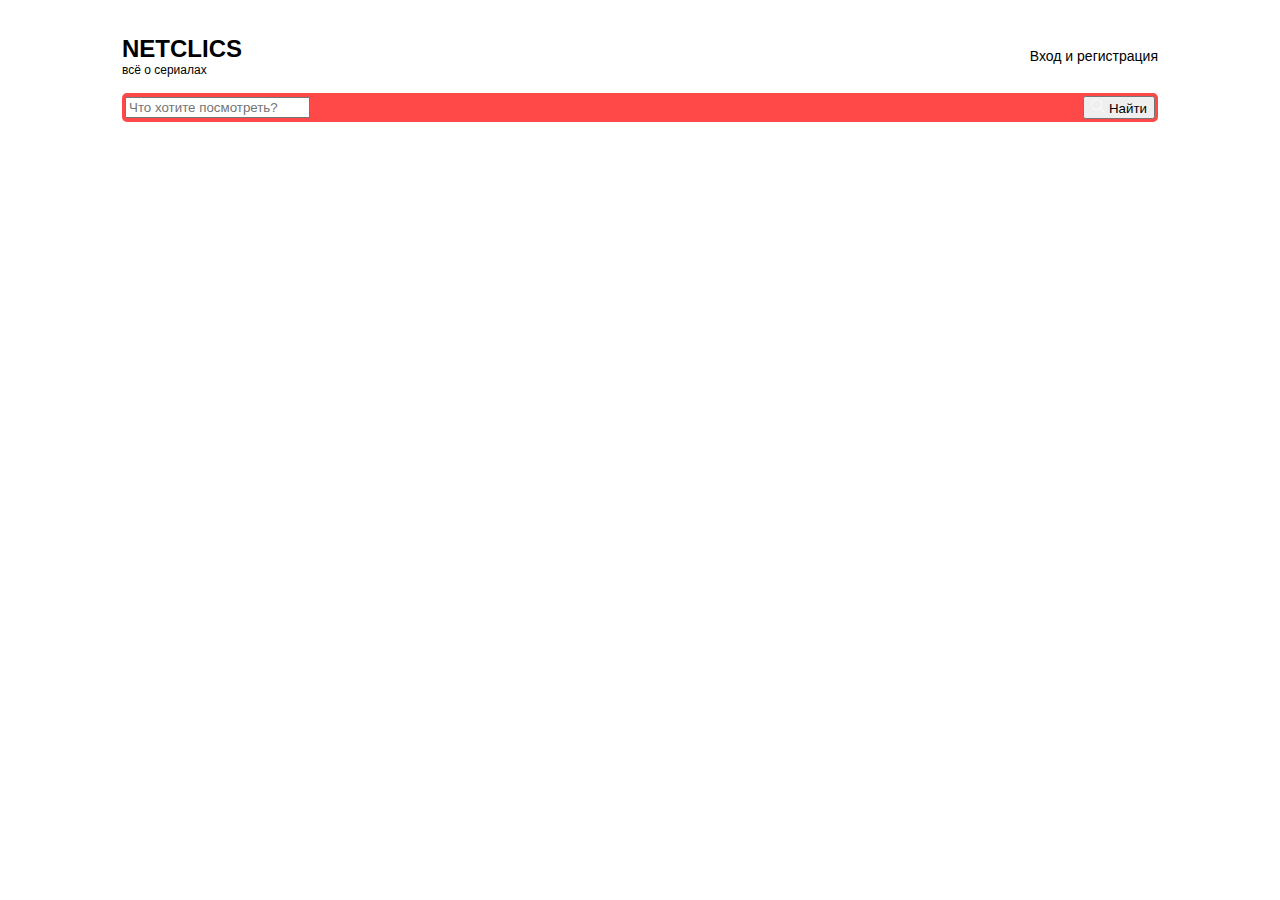
==== index.html @ 53ed8db1 "chore: init project (15% progress)" ====
<!DOCTYPE html>
<html lang="ru">
  <head>
    <meta charset="UTF-8" />
    <meta name="viewport" content="width=device-width, initial-scale=1.0" />
    <title>Netklics</title>
    <link rel="stylesheet" href="./style.css" />
  </head>
  <body>
    <header class="header">
      <div class="container">
        <div class="header-box">
          <div class="header-logo">
            <h1>NETCLICS</h1>
            <p>всё о сериалах</p>
          </div>

          <div class="header-controls">
            <a href="#">Вход и регистрация</a>
          </div>

          <div class="header-controls--mobile">
            <img src="./images/burger.svg" alt="burger" />
          </div>
        </div>
      </div>
    </header>

    <main>
      <section class="search">
        <div class="container">

          <div class="search-box">
            <input type="text" placeholder="Что хотите посмотреть?" />
            <button>
                <img src="./images/search.svg" alt="search" />
              <span>Найти</span>
            </button>
          </div>

        </div>
      </section>

      <section class="content">
        <div class="container"></div>
      </section>
    </main>
  </body>
</html>
---- style.css ----
* {
    box-sizing: border-box;
}

body {
    margin: 0;
    padding: 0;
}

.container {
    max-width: 1084px;
    padding-left: 24px;
    padding-right: 24px;
    margin: 0 auto;
}

.header {
    margin-top: 34px;
    margin-bottom: 15px;
}

.header-box {
    display: flex;
    justify-content: space-between;
    align-items: center;
}

.header-logo h1 {
    margin: 0;
    font-family: Inter, sans-serif;
    font-size: 24px;
    font-weight: 700;
    line-height: 29px;

}

.header-logo p {
    margin: 0;
    font-family: Inter, sans-serif;
    font-size: 12px;
    font-weight: 300;
    line-height: 15px;
  }

.header-controls a {
    color: rgb(0, 0, 0);
    font-family: Inter, sans-serif;
    font-size: 14px;
    font-weight: 400;
    line-height: 17px;
    text-decoration: none;
}

.header-controls a:hover {
    color: rgb(255, 73, 73);
}

.header-controls--mobile {
    display: none;
    align-self: flex-start;
}

.search-box {
    border-radius: 5px;
    background: rgb(255, 73, 73);
    display: flex;
    justify-content: space-between;
    align-items: center;
    padding: 3px;
}

@media (max-width: 768px) {
    .header-controls a {
            display: none;
        }
    .header-controls--mobile {
            display: block;
        }
}
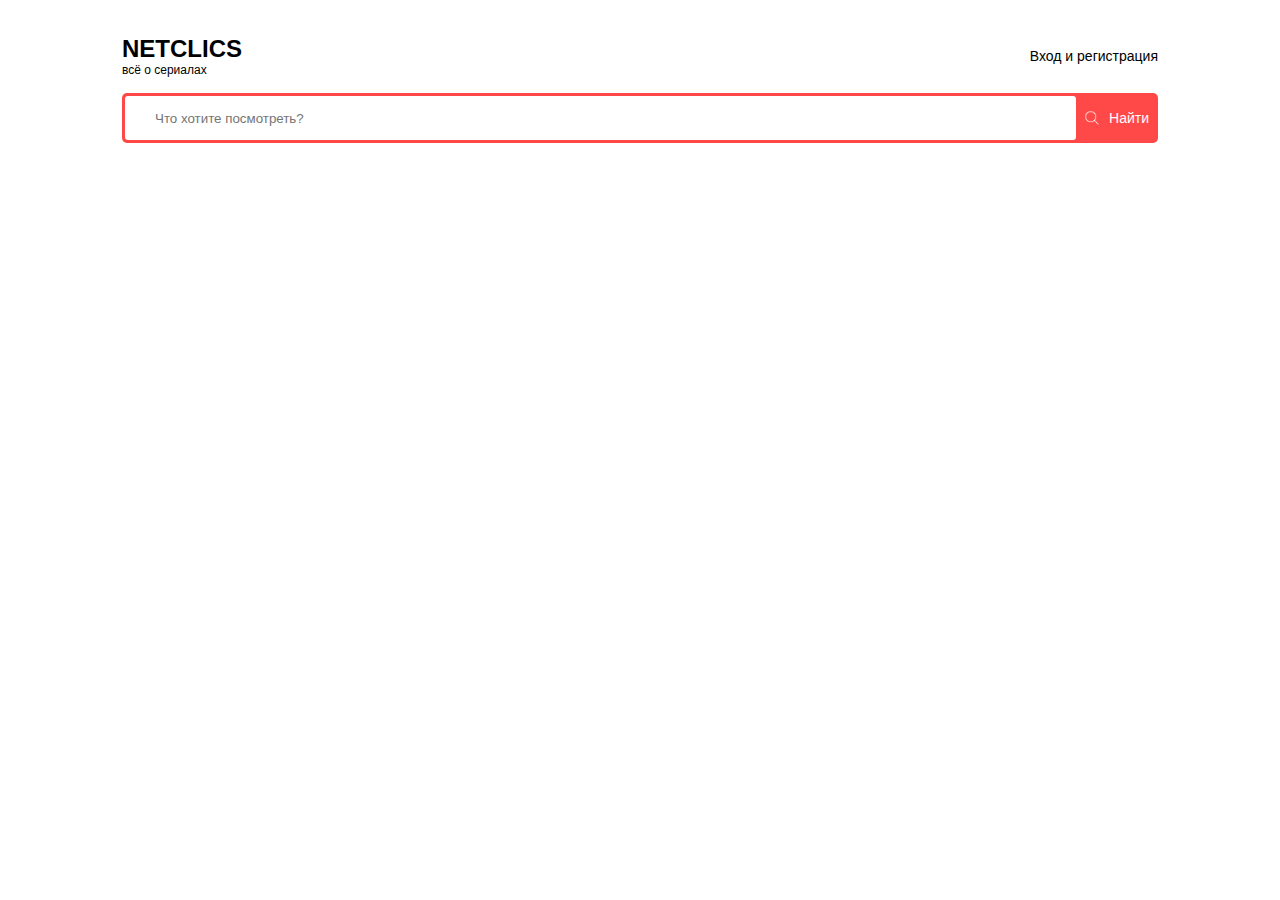
==== commit 89c41cd3: "made the site header" ====
--- a/index.html
+++ b/index.html
@@ -29,15 +29,13 @@
     <main>
       <section class="search">
         <div class="container">
-
           <div class="search-box">
             <input type="text" placeholder="Что хотите посмотреть?" />
             <button>
-                <img src="./images/search.svg" alt="search" />
+              <img src="./images/search.svg" alt="search" />
               <span>Найти</span>
             </button>
           </div>
-
         </div>
       </section>
 
--- a/style.css
+++ b/style.css
@@ -67,6 +67,34 @@
     justify-content: space-between;
     align-items: center;
     padding: 3px;
+    gap: 3px;
+    height: 50px;
+}
+
+.search-box input {
+    flex-grow: 1;
+    height: 100%;
+    border: none;
+    outline: none;
+    border-radius: 3px;
+    background: rgb(255, 255, 255);
+    padding: 0 30px;
+    min-width: 50%;
+}
+
+.search-box button {
+    background: rgb(255, 73, 73);
+    height: 100%;
+    display: flex;
+    align-items: center;
+    gap: 10px;
+    border: none;
+    color: rgb(255, 255, 255);
+    font-family: Inter, sans-serif;
+    font-size: 14px;
+    font-weight: 400;
+    line-height: 17px;
+    cursor: pointer;
 }
 
 @media (max-width: 768px) {
@@ -76,6 +104,8 @@
     .header-controls--mobile {
             display: block;
         }
-}
 
-
+    .search-box input {
+        padding: 0 15px;
+    }
+}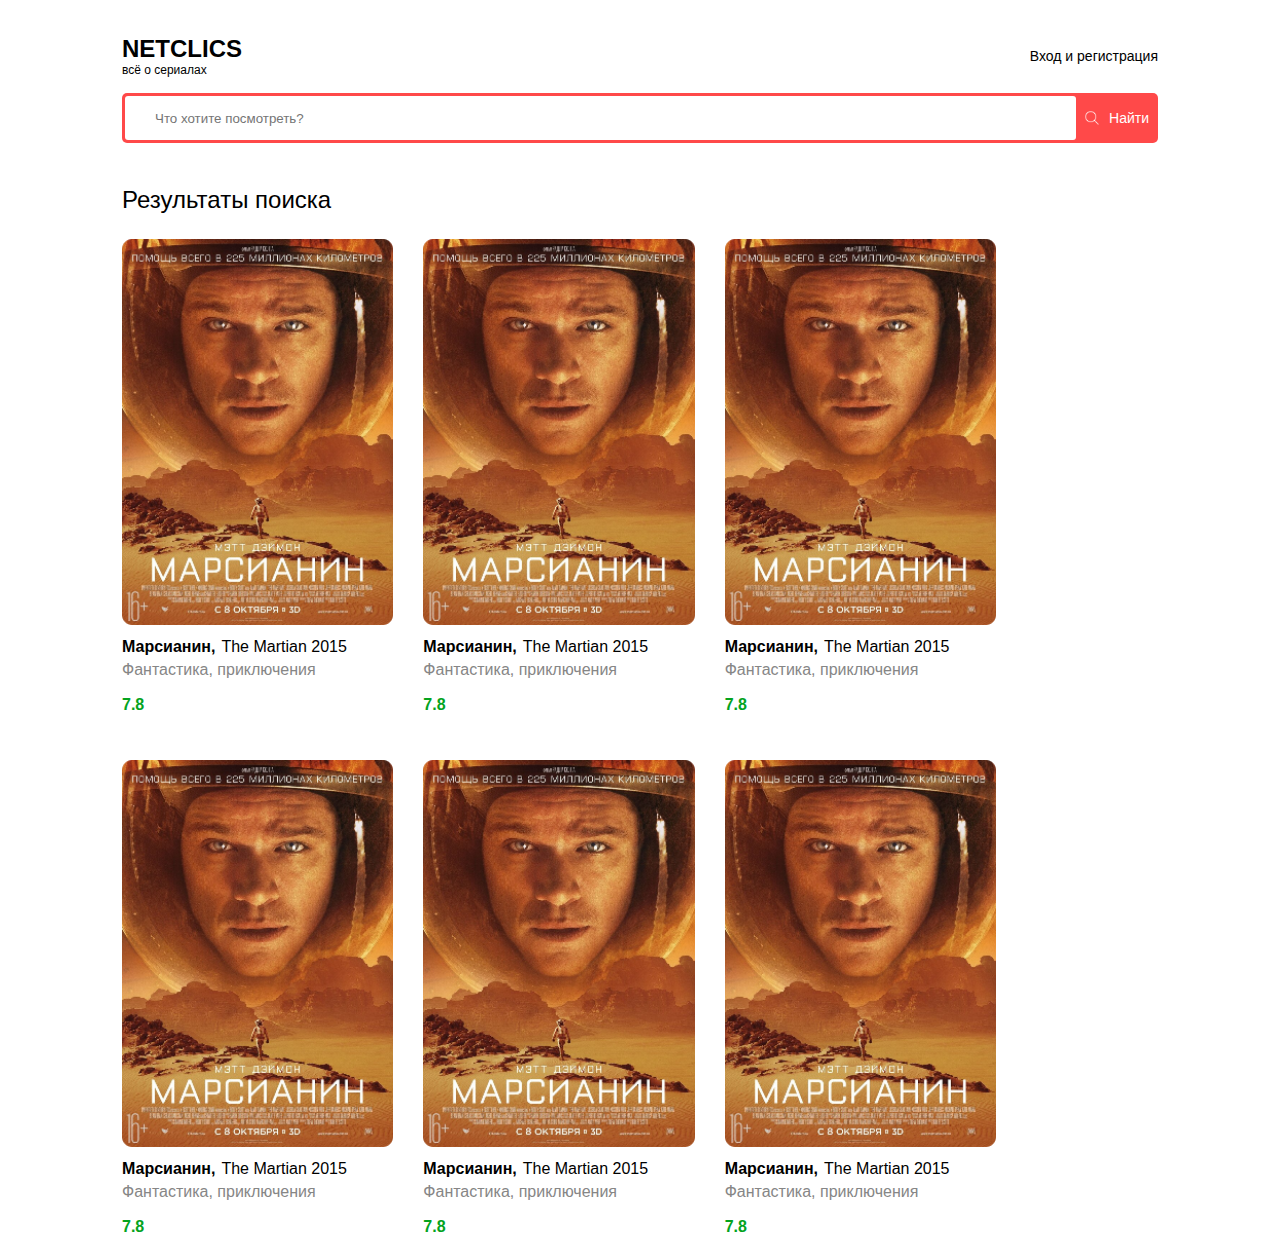
==== commit 95ae00d8: "Added movie cards and improved page styles" ====
--- a/index.html
+++ b/index.html
@@ -40,7 +40,103 @@
       </section>
 
       <section class="content">
-        <div class="container"></div>
+        <div class="container">
+          <div class="content-box">
+            <div class="content-main">
+              <h2 class="content-main__title">Результаты поиска</h2>
+
+              <div class="content-cards">
+                <div class="content-cards__item">
+                  <div class="content-cards__item--img">
+                    <img src="./images/film.png" alt="film" />
+                  </div>
+
+                  <div class="content-cards__item--title">
+                    <h5>Марсианин,</h5>
+                    <span>The Martian 2015</span>
+                  </div>
+                  <p class="content-cards__item--desription">
+                    Фантастика, приключения
+                  </p>
+                  <p class="content-cards__item--rating">7.8</p>
+                </div>
+                <div class="content-cards__item">
+                  <div class="content-cards__item--img">
+                    <img src="./images/film.png" alt="film" />
+                  </div>
+
+                  <div class="content-cards__item--title">
+                    <h5>Марсианин,</h5>
+                    <span>The Martian 2015</span>
+                  </div>
+                  <p class="content-cards__item--desription">
+                    Фантастика, приключения
+                  </p>
+                  <p class="content-cards__item--rating">7.8</p>
+                </div>
+                <div class="content-cards__item">
+                  <div class="content-cards__item--img">
+                    <img src="./images/film.png" alt="film" />
+                  </div>
+
+                  <div class="content-cards__item--title">
+                    <h5>Марсианин,</h5>
+                    <span>The Martian 2015</span>
+                  </div>
+                  <p class="content-cards__item--desription">
+                    Фантастика, приключения
+                  </p>
+                  <p class="content-cards__item--rating">7.8</p>
+                </div>
+                <div class="content-cards__item">
+                  <div class="content-cards__item--img">
+                    <img src="./images/film.png" alt="film" />
+                  </div>
+
+                  <div class="content-cards__item--title">
+                    <h5>Марсианин,</h5>
+                    <span>The Martian 2015</span>
+                  </div>
+                  <p class="content-cards__item--desription">
+                    Фантастика, приключения
+                  </p>
+                  <p class="content-cards__item--rating">7.8</p>
+                </div>
+                <div class="content-cards__item">
+                  <div class="content-cards__item--img">
+                    <img src="./images/film.png" alt="film" />
+                  </div>
+
+                  <div class="content-cards__item--title">
+                    <h5>Марсианин,</h5>
+                    <span>The Martian 2015</span>
+                  </div>
+                  <p class="content-cards__item--desription">
+                    Фантастика, приключения
+                  </p>
+                  <p class="content-cards__item--rating">7.8</p>
+                </div>
+                <div class="content-cards__item">
+                  <div class="content-cards__item--img">
+                    <img src="./images/film.png" alt="film" />
+                  </div>
+
+                  <div class="content-cards__item--title">
+                    <h5>Марсианин,</h5>
+                    <span>The Martian 2015</span>
+                  </div>
+                  <p class="content-cards__item--desription">
+                    Фантастика, приключения
+                  </p>
+                  <p class="content-cards__item--rating">7.8</p>
+                </div>
+              </div>
+            </div>
+
+            <!-- Правая сторона где будет content и footer  -->
+            <div class="content-sidebar"></div>
+          </div>
+        </div>
       </section>
     </main>
   </body>
--- a/style.css
+++ b/style.css
@@ -58,6 +58,10 @@
 .header-controls--mobile {
     display: none;
     align-self: flex-start;
+}
+
+.search {
+    margin-bottom: 42px;
 }
 
 .search-box {
@@ -97,6 +101,112 @@
     cursor: pointer;
 }
 
+/* Основная часть страницы с карточками */
+.content-box {
+    display: flex;
+    justify-content: space-between;
+    gap: 30px;
+}
+
+.content-main {
+    flex-grow: 1;
+}
+
+.content-main__title {
+    margin-top: 0;
+    margin-bottom: 25px;
+    color: rgb(0, 0, 0);
+    font-family: Inter, sans-serif;
+    font-size: 24px;
+    font-weight: 500;
+    line-height: 29px;
+    
+}
+
+.content-cards {
+    display: flex;
+    flex-wrap: wrap;
+    gap: 30px;
+}
+
+.content-cards__item {
+    width: calc(((100% - (30px * 2))) / 3);
+}
+
+.content-cards__item img {
+    display: block;
+    width: 100%;
+}
+
+.content-cards__item--img {
+    width: 100%;
+    display: block;
+    margin-bottom: 12px;
+
+    img {
+        width: 100%;
+        display: block;
+    }
+
+}
+
+.content-cards__item--img {
+    
+}
+
+.content-cards__item--title {
+    display: flex;
+    flex-wrap: wrap;
+    gap: 6px;
+    margin-bottom: 4px;
+}
+
+.content-cards__item--title h5,
+.content-cards__item--title span {
+    margin: 0;
+    font-family: Inter, sans-serif;
+    font-size: 16px;
+    line-height: 19px;
+}
+
+.content-cards__item--title h5 {
+    font-weight: 700;
+}
+
+.content-cards__item--title span {
+    font-weight: 400;
+}
+
+.content-cards__item--desription {
+    color: rgb(134, 134, 134);
+    font-family: Inter, sans-serif;
+        font-size: 16px;
+        font-weight: 400;
+        line-height: 19px;
+    margin-top: 0;
+    margin-bottom: 11px;
+}
+
+.content-cards__item--rating {
+    color: rgb(4, 163, 30);
+        font-family: Inter, sans-serif;
+        font-size: 16px;
+        font-weight: 700;
+        line-height: 19px;
+}
+
+/* Правая сторона главной страницы */
+
+.content-sidebar {
+    width: 262px;
+}
+
+@media (max-width: 991px) {
+    .content-cards__item {
+        width: calc(((100% - (30px * 1))) / 2);
+    }
+}
+
 @media (max-width: 768px) {
     .header-controls a {
             display: none;
@@ -108,4 +218,18 @@
     .search-box input {
         padding: 0 15px;
     }
+
+    .content-box {
+        flex-direction: column;
+    }
+
+    .content-sidebar {
+        width: 100%;
+    }
+}
+
+@media (max-width: 480px) {
+    .content-cards__item {
+        width: 100%;
+    }
 }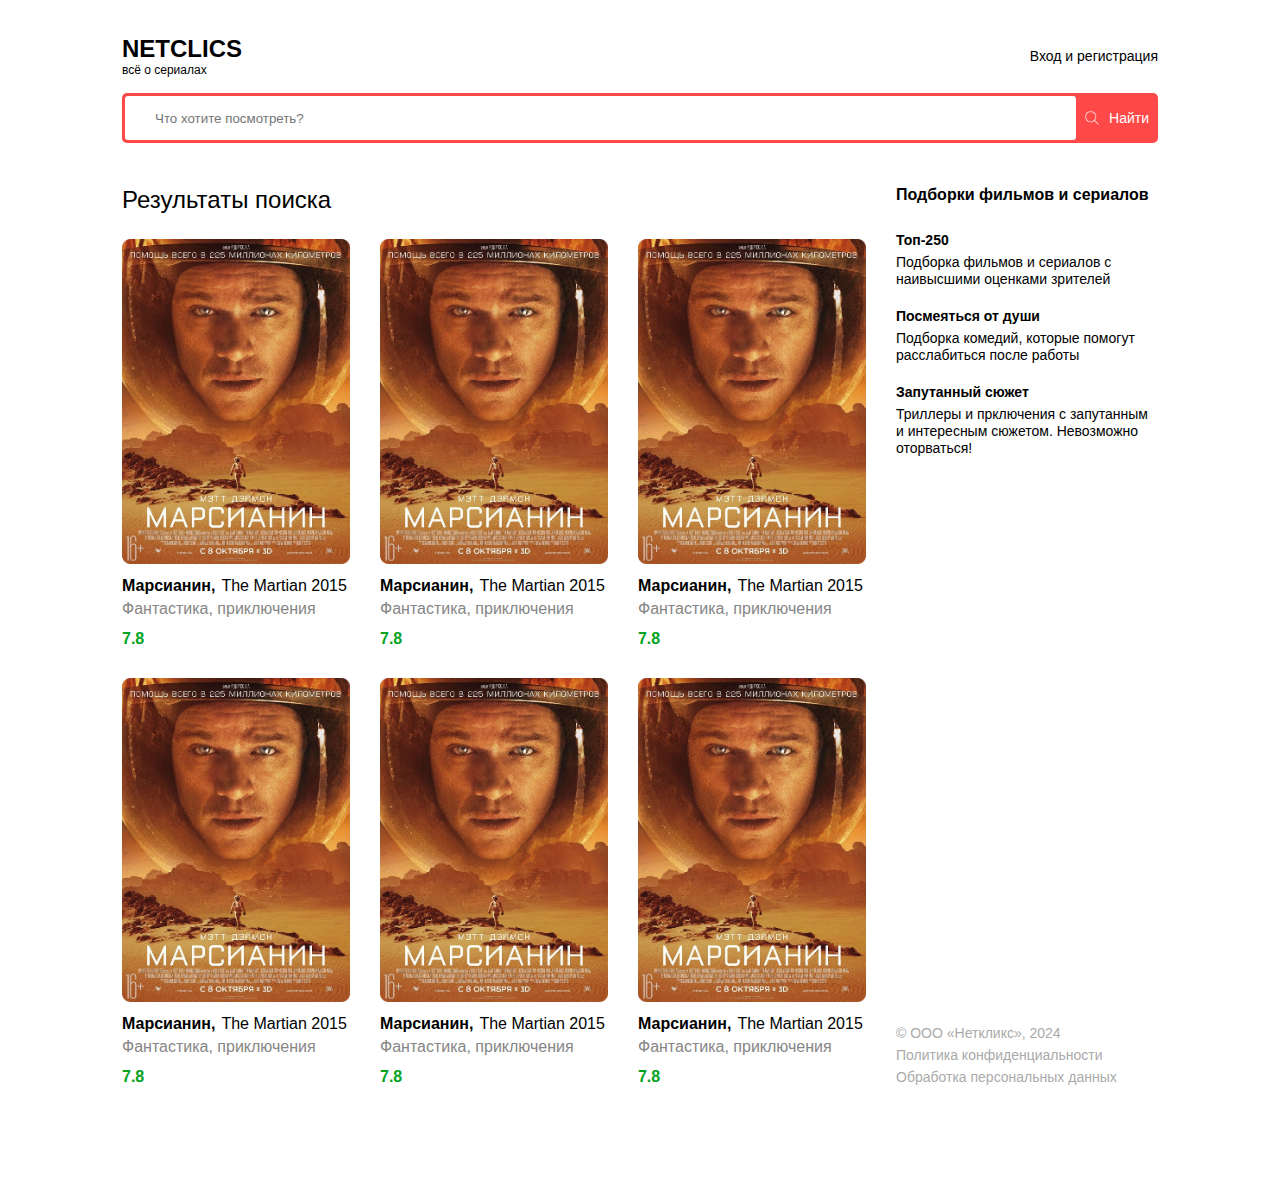
==== commit 9e2fb38b: "Added sidebar with movie collections and footer" ====
--- a/index.html
+++ b/index.html
@@ -134,7 +134,42 @@
             </div>
 
             <!-- Правая сторона где будет content и footer  -->
-            <div class="content-sidebar"></div>
+            <div class="content-sidebar">
+              <div class="content-sidebar__info">
+                <h4 class="content-sidebar__info--title">
+                  Подборки фильмов и сериалов
+                </h4>
+
+                <div class="content-sidebar__info__wrapper">
+                  <div class="content-sidebar__info__item">
+                    <h5>Топ-250</h5>
+                    <p>
+                      Подборка фильмов и сериалов с наивысшими оценками зрителей
+                    </p>
+                  </div>
+                  <div class="content-sidebar__info__item">
+                    <h5>Посмеяться от души</h5>
+                    <p>
+                      Подборка комедий, которые помогут расслабиться после
+                      работы
+                    </p>
+                  </div>
+                  <div class="content-sidebar__info__item">
+                    <h5>Запутанный сюжет</h5>
+                    <p>
+                      Триллеры и прключения с запутанным и интересным сюжетом.
+                      Невозможно оторваться!
+                    </p>
+                  </div>
+                </div>
+              </div>
+
+              <div class="content-sidebar__footer">
+                <p>© ООО «Неткликс», 2024</p>
+                <a href="#">Политика конфиденциальности</a>
+                <a href="#">Обработка персональных данных</a>
+              </div>
+            </div>
           </div>
         </div>
       </section>
--- a/style.css
+++ b/style.css
@@ -102,6 +102,11 @@
 }
 
 /* Основная часть страницы с карточками */
+
+.content {
+    margin-bottom: 94px;
+}
+
 .content-box {
     display: flex;
     justify-content: space-between;
@@ -193,12 +198,85 @@
         font-size: 16px;
         font-weight: 700;
         line-height: 19px;
+        margin: 0;
 }
 
 /* Правая сторона главной страницы */
 
 .content-sidebar {
     width: 262px;
+    min-width: 262px;
+    display: flex;
+    flex-direction: column;
+    justify-content: space-between;
+}
+
+.content-sidebar__info {
+    margin-bottom: 120px;
+}
+
+.content-sidebar__info--title {
+    margin-top: 0;
+    margin-bottom: 28px;
+    color: rgb(0, 0, 0);
+    font-family: Inter, sans-serif;
+        font-size: 16px;
+        font-weight: 700;
+        line-height: 19px;
+}
+
+.content-sidebar__info__wrapper {
+    display: flex;
+    flex-direction: column;
+    gap: 20px;
+}
+
+.content-sidebar__info__item {
+    display: flex;
+    flex-direction: column;
+}
+
+.content-sidebar__info__item h5, .content-sidebar__info__item p {
+    font-family: Inter, sans-serif;
+    font-size: 14px;
+    line-height: 17px;
+}
+
+.content-sidebar__info__item h5 {
+    font-weight: 700;
+    margin-top: 0;
+    margin-bottom: 5px;
+}
+
+.content-sidebar__info__item p {
+    font-weight: 400;
+    margin: 0;
+}
+
+.content-sidebar__footer {
+    display: flex;
+    flex-direction: column;
+    gap: 5px;
+}
+
+.content-sidebar__footer p, a {
+    color: rgb(170, 170, 170);
+        font-family: Inter, sans-serif;
+        font-size: 14px;
+        font-weight: 400;
+        line-height: 17px;
+}
+.content-sidebar__footer p {
+    margin: 0;
+}
+
+.content-sidebar__footer a {
+    text-decoration: none;
+
+}
+
+.content-sidebar__footer a:hover {
+    color: rgb(255, 73, 73);;
 }
 
 @media (max-width: 991px) {
@@ -231,5 +309,6 @@
 @media (max-width: 480px) {
     .content-cards__item {
         width: 100%;
+        min-width: 100%;
     }
 }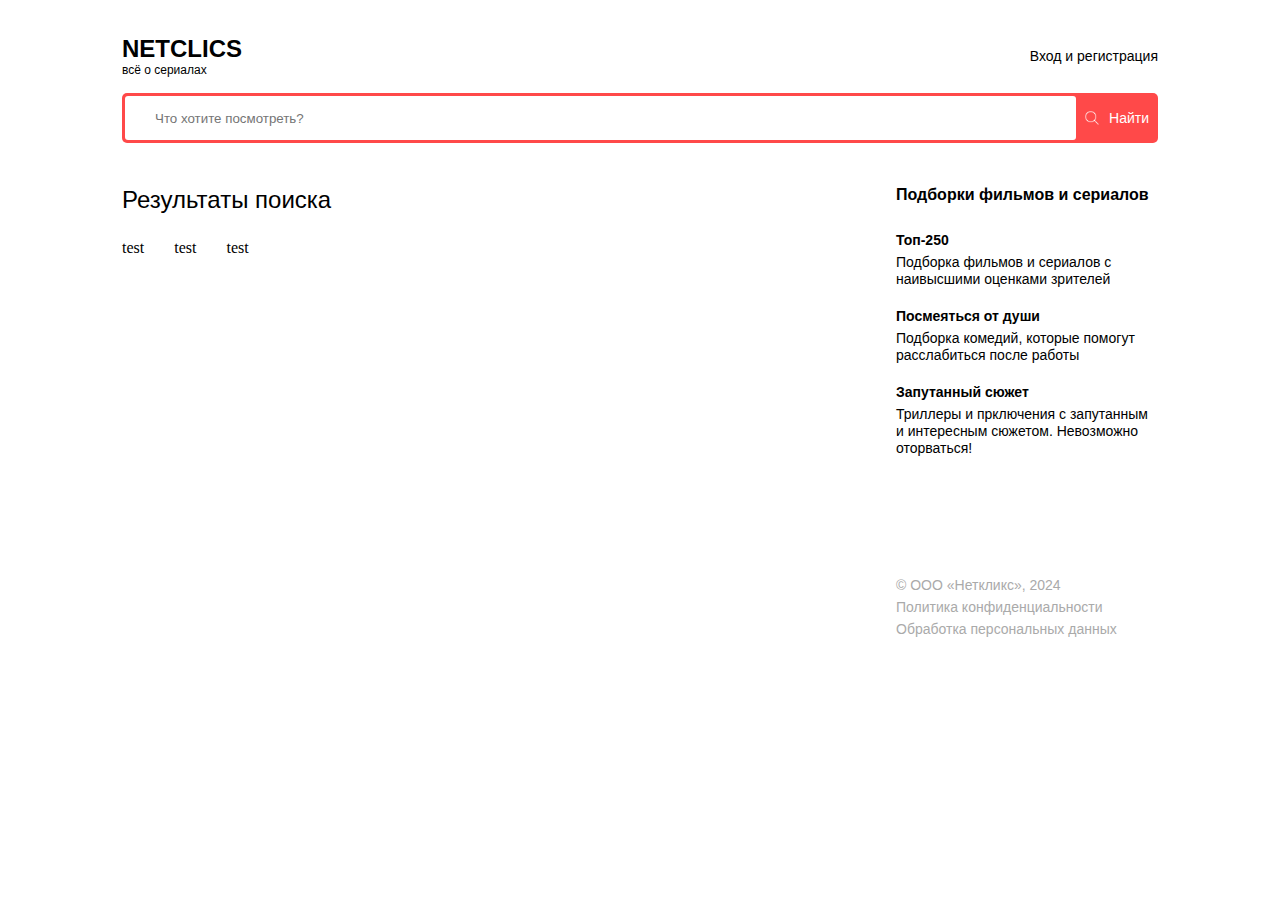
==== commit 3bc607c4: "Add script.js to index.html" ====
--- a/index.html
+++ b/index.html
@@ -4,6 +4,7 @@
     <meta charset="UTF-8" />
     <meta name="viewport" content="width=device-width, initial-scale=1.0" />
     <title>Netklics</title>
+    <script src="./script.js" defer></script>
     <link rel="stylesheet" href="./style.css" />
   </head>
   <body>
@@ -44,9 +45,9 @@
           <div class="content-box">
             <div class="content-main">
               <h2 class="content-main__title">Результаты поиска</h2>
-
+              <!-- Карточки -->
               <div class="content-cards">
-                <div class="content-cards__item">
+                <a href="./film.html" class="content-cards__item">
                   <div class="content-cards__item--img">
                     <img src="./images/film.png" alt="film" />
                   </div>
@@ -59,8 +60,9 @@
                     Фантастика, приключения
                   </p>
                   <p class="content-cards__item--rating">7.8</p>
-                </div>
-                <div class="content-cards__item">
+                </a>
+
+                <a href="./film.html" class="content-cards__item">
                   <div class="content-cards__item--img">
                     <img src="./images/film.png" alt="film" />
                   </div>
@@ -73,8 +75,8 @@
                     Фантастика, приключения
                   </p>
                   <p class="content-cards__item--rating">7.8</p>
-                </div>
-                <div class="content-cards__item">
+                </a>
+                <a href="./film.html" class="content-cards__item">
                   <div class="content-cards__item--img">
                     <img src="./images/film.png" alt="film" />
                   </div>
@@ -87,8 +89,8 @@
                     Фантастика, приключения
                   </p>
                   <p class="content-cards__item--rating">7.8</p>
-                </div>
-                <div class="content-cards__item">
+                </a>
+                <a href="./film.html" class="content-cards__item">
                   <div class="content-cards__item--img">
                     <img src="./images/film.png" alt="film" />
                   </div>
@@ -101,8 +103,8 @@
                     Фантастика, приключения
                   </p>
                   <p class="content-cards__item--rating">7.8</p>
-                </div>
-                <div class="content-cards__item">
+                </a>
+                <a href="./film.html" class="content-cards__item">
                   <div class="content-cards__item--img">
                     <img src="./images/film.png" alt="film" />
                   </div>
@@ -115,8 +117,8 @@
                     Фантастика, приключения
                   </p>
                   <p class="content-cards__item--rating">7.8</p>
-                </div>
-                <div class="content-cards__item">
+                </a>
+                <a href="./film.html" class="content-cards__item">
                   <div class="content-cards__item--img">
                     <img src="./images/film.png" alt="film" />
                   </div>
@@ -129,7 +131,7 @@
                     Фантастика, приключения
                   </p>
                   <p class="content-cards__item--rating">7.8</p>
-                </div>
+                </a>
               </div>
             </div>
 
--- a/style.css
+++ b/style.css
@@ -136,6 +136,7 @@
 
 .content-cards__item {
     width: calc(((100% - (30px * 2))) / 3);
+    text-decoration: none;
 }
 
 .content-cards__item img {
@@ -147,16 +148,11 @@
     width: 100%;
     display: block;
     margin-bottom: 12px;
-
-    img {
-        width: 100%;
-        display: block;
-    }
-
-}
-
-.content-cards__item--img {
-    
+}
+
+.content-cards__item--img img {
+    width: 100%;
+    display: block;
 }
 
 .content-cards__item--title {
@@ -172,6 +168,7 @@
     font-family: Inter, sans-serif;
     font-size: 16px;
     line-height: 19px;
+    color: rgb(0, 0, 0);
 }
 
 .content-cards__item--title h5 {
@@ -279,10 +276,127 @@
     color: rgb(255, 73, 73);;
 }
 
-@media (max-width: 991px) {
+/* Вторая страница */
+
+.content-film {
+    flex-grow: 1;
+    display: flex;
+    justify-content: space-between;
+    gap: 28px;
+}
+
+.content-film__img {
+    width: calc((100% - 28px) / 2);
+    display: flex;
+    justify-content: center;
+}
+
+.content-film__img img {
+    width: 100%;
+    display: block;
+    max-width: 450px;
+}
+
+
+.content-film__info{
+    width: calc((100% - 28px) / 2);
+    display: flex;
+    flex-direction: column;
+    justify-content: space-between;
+    gap: 30px;
+}
+
+.content-film__info__title {
+    display: flex;
+    flex-wrap: wrap;
+    gap: 4px;
+    margin-bottom: 3px;
+}
+
+.content-film__info__title h1, p {
+    color: rgb(0, 0, 0);
+        font-family: Inter, sans-serif;
+        font-size: 24px;
+        line-height: 29px;     
+}
+
+.content-film__info__title h1 {
+    font-weight: 700;
+    margin: 0;
+}
+
+.content-film__info__title p {
+    font-weight: 400;
+    margin: 0;
+}
+
+.content-film__info__content > *:last-child {
+    margin-bottom: 0;
+}
+
+.content-film__info__desription {
+    color: rgb(134, 134, 134);
+    font-family: Inter, sans-serif;
+    font-size: 16px;
+    font-weight: 400;
+    line-height: 19px;
+    margin-top: 0;
+    margin-bottom: 2px;
+
+}
+
+.content-film__info__rating {
+    color: rgb(4, 163, 30);
+    font-family: Inter, sans-serif;
+    font-size: 16px;
+    font-weight: 700;
+    line-height: 19px;
+    margin-top: 0;
+    margin-bottom: 29px;
+}
+
+.content-film__info__text{
+    color: rgb(0, 0, 0);
+    font-family: Inter, sans-serif;
+    font-size: 14px;
+    font-weight: 400;
+    line-height: 17px;
+    margin-top: 0;
+    margin-bottom: 18px;
+}
+
+.content-film__info__controls button {
+    color: rgb(255, 255, 255);
+    font-family: Inter, sans-serif;
+    font-size: 14px;
+    font-weight: 400;
+    line-height: 17px;
+    padding-top: 16px;
+    padding: 16px 98px;
+    border-radius: 5px;
+    background: rgb(255, 73, 73);
+    border: none;
+    outline: none;
+    cursor: pointer;
+}
+
+@media (max-width: 1003px) {
     .content-cards__item {
         width: calc(((100% - (30px * 1))) / 2);
     }
+
+    .content-film {
+        flex-direction: column;
+    }
+
+    .content-film__img {
+        width: 100%;
+    }
+
+    .content-film__info {
+            width: 100%;
+    }
+
 }
 
 @media (max-width: 768px) {
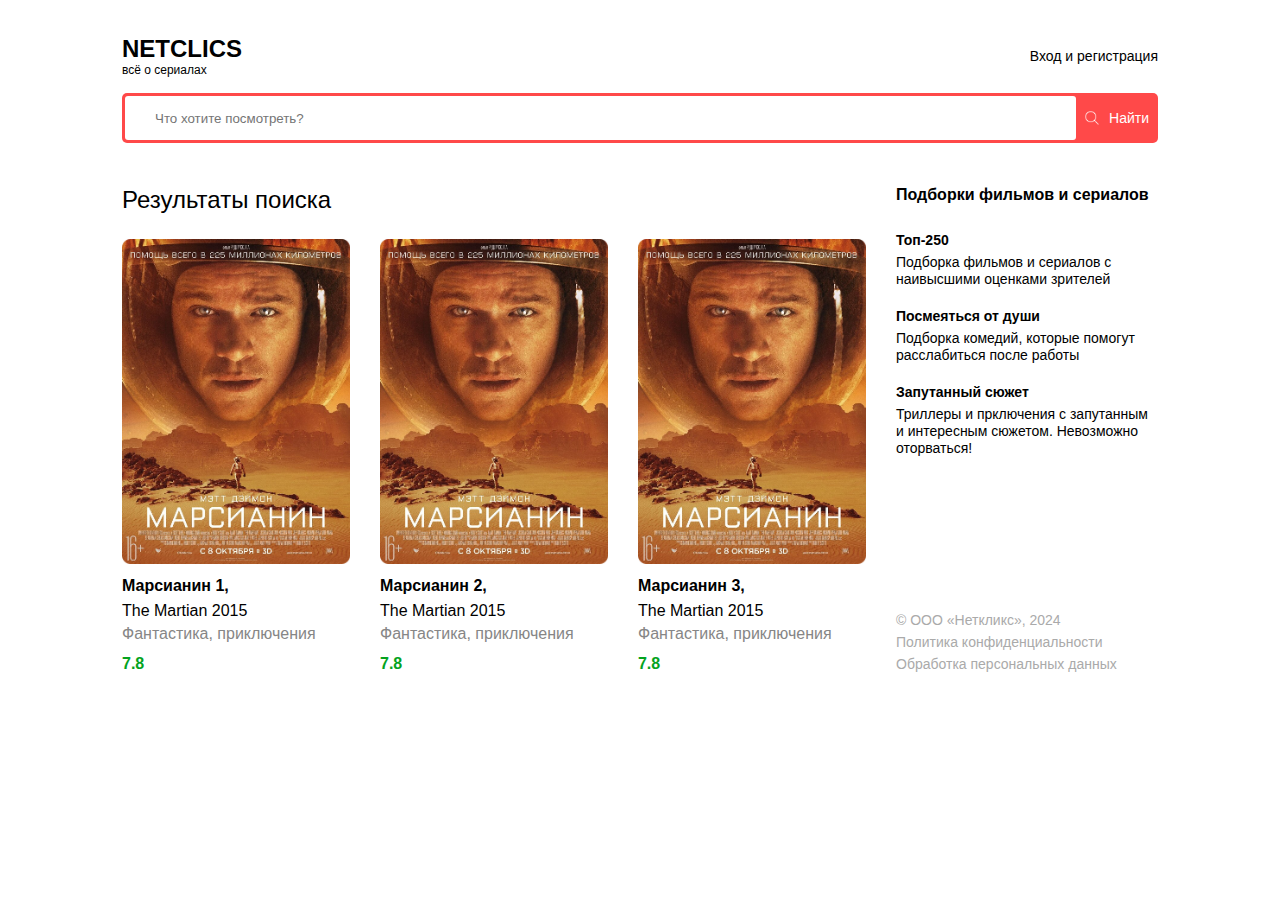
==== commit ab5f9ec4: "feat: add search functionality for films" ====
--- a/index.html
+++ b/index.html
@@ -31,8 +31,12 @@
       <section class="search">
         <div class="container">
           <div class="search-box">
-            <input type="text" placeholder="Что хотите посмотреть?" />
-            <button>
+            <input
+              id="search-input"
+              type="text"
+              placeholder="Что хотите посмотреть?"
+            />
+            <button id="search-button">
               <img src="./images/search.svg" alt="search" />
               <span>Найти</span>
             </button>
